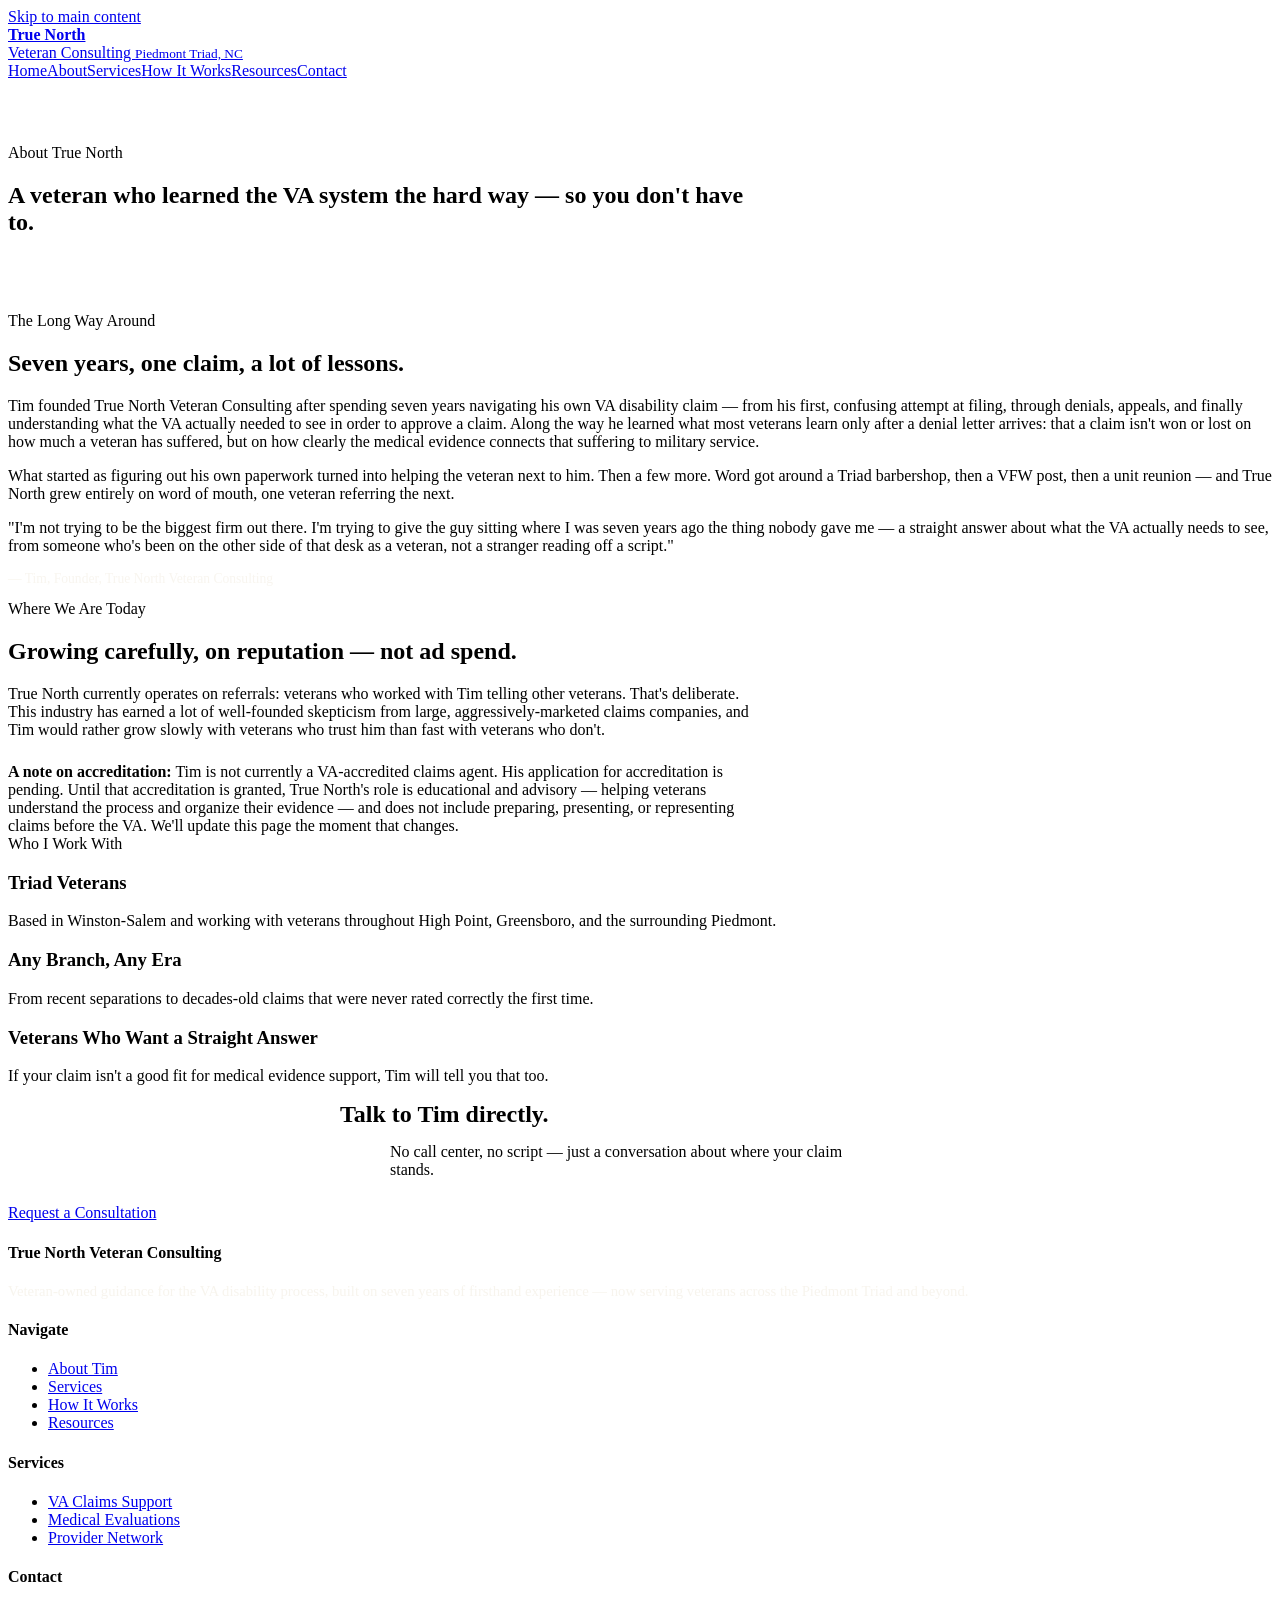
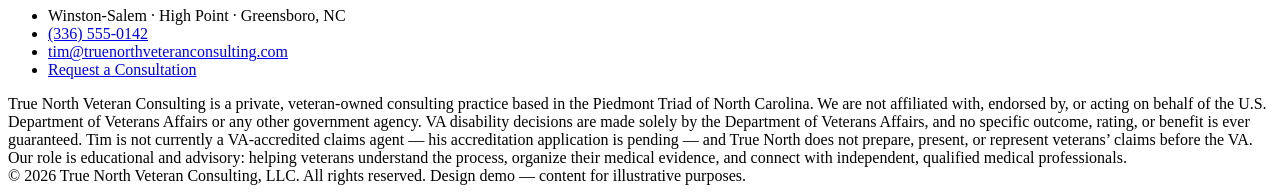
==== about.html @ 5f4c5e55 "Add files via upload" ====
<!DOCTYPE html>
<html lang="en">
<head>
  <meta charset="UTF-8">
  <meta name="viewport" content="width=device-width, initial-scale=1.0">
  <title>About Tim | True North Veteran Consulting, Piedmont Triad NC</title>
  <meta name="description" content="Meet Tim, founder of True North Veteran Consulting — a Piedmont Triad veteran who spent seven years navigating his own VA disability claim before founding a practice to help other veterans do the same.">
  <link rel="canonical" href="https://truenorthveteranconsulting.com/about.html">
  <meta property="og:title" content="About Tim | True North Veteran Consulting, Piedmont Triad NC">
  <meta property="og:description" content="Meet Tim, founder of True North Veteran Consulting — a Piedmont Triad veteran who spent seven years navigating his own VA disability claim before founding a practice to help other veterans do the same.">
  <meta property="og:type" content="website">
  <meta property="og:url" content="https://truenorthveteranconsulting.com/about.html">
  <meta name="twitter:card" content="summary">
  <meta name="robots" content="index, follow">
  <link rel="preconnect" href="https://fonts.googleapis.com">
  <link rel="preconnect" href="https://fonts.gstatic.com" crossorigin>
  <link href="https://fonts.googleapis.com/css2?family=Black+Ops+One&family=Oswald:wght@400;500;600;700&family=Public+Sans:wght@400;500;600;700&display=swap" rel="stylesheet">
  <link rel="stylesheet" href="css/style.css">
  <link rel="icon" href="assets/favicon.svg" type="image/svg+xml">
  
</head>
<body>
<a href="#main" class="skip-link">Skip to main content</a>
<header class="site-header">
  <div class="wrap">
    <a href="index.html" class="logo">
      <span class="mark" aria-hidden="true"></span>
      <span>
        <strong>True North</strong><br>Veteran Consulting
        <small>Piedmont Triad, NC</small>
      </span>
    </a>
    <nav class="main-nav" aria-label="Primary">
      <a href="index.html">Home</a><a href="about.html" aria-current="page">About</a><a href="services.html">Services</a><a href="how-it-works.html">How It Works</a><a href="resources.html">Resources</a><a href="contact.html" class="nav-cta">Contact</a>
    </nav>
  </div>
</header>
<main id="main">
<section class="section section--dark" style="padding:64px 0 56px;">
  <div class="wrap">
    <span class="eyebrow">About True North</span>
    <h1 style="max-width:760px;">A veteran who learned the VA system the hard way &mdash; so you don't have to.</h1>
  </div>
</section>

<div class="divider" role="presentation"></div>

<section class="section">
  <div class="wrap two-col">
    <div>
      <span class="eyebrow">The Long Way Around</span>
      <h2>Seven years, one claim, a lot of lessons.</h2>
      <p>Tim founded True North Veteran Consulting after spending seven years navigating his own VA
      disability claim &mdash; from his first, confusing attempt at filing, through denials, appeals, and
      finally understanding what the VA actually needed to see in order to approve a claim. Along the way he
      learned what most veterans learn only after a denial letter arrives: that a claim isn't won or lost on
      how much a veteran has suffered, but on how clearly the medical evidence connects that suffering to
      military service.</p>
      <p>What started as figuring out his own paperwork turned into helping the veteran next to him. Then a
      few more. Word got around a Triad barbershop, then a VFW post, then a unit reunion &mdash; and True
      North grew entirely on word of mouth, one veteran referring the next.</p>
    </div>
    <div class="patch" style="justify-self:center;" aria-hidden="true"></div>
  </div>
</section>

<section class="section section--field">
  <div class="wrap">
    <div class="briefing">
      <p>"I'm not trying to be the biggest firm out there. I'm trying to give the guy sitting where I was
      seven years ago the thing nobody gave me &mdash; a straight answer about what the VA actually needs
      to see, from someone who's been on the other side of that desk as a veteran, not a stranger reading
      off a script."</p>
      <p style="margin-top:14px;font-size:0.85rem;color:rgba(244,240,230,0.65);">&mdash; Tim, Founder, True North Veteran Consulting</p>
    </div>
  </div>
</section>

<section class="section">
  <div class="wrap">
    <span class="eyebrow">Where We Are Today</span>
    <h2>Growing carefully, on reputation &mdash; not ad spend.</h2>
    <p style="max-width:760px;">True North currently operates on referrals: veterans who worked with Tim
    telling other veterans. That's deliberate. This industry has earned a lot of well-founded skepticism from
    large, aggressively-marketed claims companies, and Tim would rather grow slowly with veterans who trust
    him than fast with veterans who don't.</p>
    <div class="disclaimer" style="max-width:760px;margin-top:24px;">
      <strong>A note on accreditation:</strong> Tim is not currently a VA-accredited claims agent. His
      application for accreditation is pending. Until that accreditation is granted, True North's role is
      educational and advisory &mdash; helping veterans understand the process and organize their evidence
      &mdash; and does not include preparing, presenting, or representing claims before the VA. We'll update
      this page the moment that changes.
    </div>
  </div>
</section>

<section class="section section--field">
  <div class="wrap">
    <span class="eyebrow">Who I Work With</span>
    <div class="grid grid--3 mt-lg">
      <div class="card">
        <h3>Triad Veterans</h3>
        <p>Based in Winston-Salem and working with veterans throughout High Point, Greensboro, and the
        surrounding Piedmont.</p>
      </div>
      <div class="card card--brown">
        <h3>Any Branch, Any Era</h3>
        <p>From recent separations to decades-old claims that were never rated correctly the first time.</p>
      </div>
      <div class="card card--tan">
        <h3>Veterans Who Want a Straight Answer</h3>
        <p>If your claim isn't a good fit for medical evidence support, Tim will tell you that too.</p>
      </div>
    </div>
  </div>
</section>

<section class="section section--dark">
  <div class="wrap center">
    <h2 style="max-width:600px;margin:0 auto 0.6em;">Talk to Tim directly.</h2>
    <p style="max-width:500px;margin:0 auto 1.6em;">No call center, no script &mdash; just a conversation about where your claim stands.</p>
    <a href="contact.html" class="btn btn--brass">Request a Consultation</a>
  </div>
</section>
</main><footer class="site-footer">
  <div class="wrap">
    <div class="footer-grid">
      <div>
        <h4>True North Veteran Consulting</h4>
        <p style="margin-top:12px;font-size:0.92rem;color:rgba(244,240,230,0.72);">
          Veteran-owned guidance for the VA disability process, built on seven years of firsthand
          experience &mdash; now serving veterans across the Piedmont Triad and beyond.
        </p>
      </div>
      <div>
        <h4>Navigate</h4>
        <ul>
          <li><a href="about.html">About Tim</a></li>
          <li><a href="services.html">Services</a></li>
          <li><a href="how-it-works.html">How It Works</a></li>
          <li><a href="resources.html">Resources</a></li>
        </ul>
      </div>
      <div>
        <h4>Services</h4>
        <ul>
          <li><a href="services.html#claims-support">VA Claims Support</a></li>
          <li><a href="services.html#medical-evaluations">Medical Evaluations</a></li>
          <li><a href="services.html#provider-network">Provider Network</a></li>
        </ul>
      </div>
      <div>
        <h4>Contact</h4>
        <ul>
          <li>Winston-Salem &middot; High Point &middot; Greensboro, NC</li>
          <li><a href="tel:+13365550142">(336) 555-0142</a></li>
          <li><a href="mailto:tim@truenorthveteranconsulting.com">tim@truenorthveteranconsulting.com</a></li>
          <li><a href="contact.html">Request a Consultation</a></li>
        </ul>
      </div>
    </div>
    <div class="footer-disclaimer">True North Veteran Consulting is a private, veteran-owned consulting practice based in the Piedmont Triad of North Carolina. We are not affiliated with, endorsed by, or acting on behalf of the U.S. Department of Veterans Affairs or any other government agency. VA disability decisions are made solely by the Department of Veterans Affairs, and no specific outcome, rating, or benefit is ever guaranteed. Tim is not currently a VA-accredited claims agent &mdash; his accreditation application is pending &mdash; and True North does not prepare, present, or represent veterans&rsquo; claims before the VA. Our role is educational and advisory: helping veterans understand the process, organize their medical evidence, and connect with independent, qualified medical professionals.</div>
    <div class="footer-bottom">
      <span>&copy; 2026 True North Veteran Consulting, LLC. All rights reserved.</span>
      <span>Design demo &mdash; content for illustrative purposes.</span>
    </div>
  </div>
</footer>
</body>
</html>
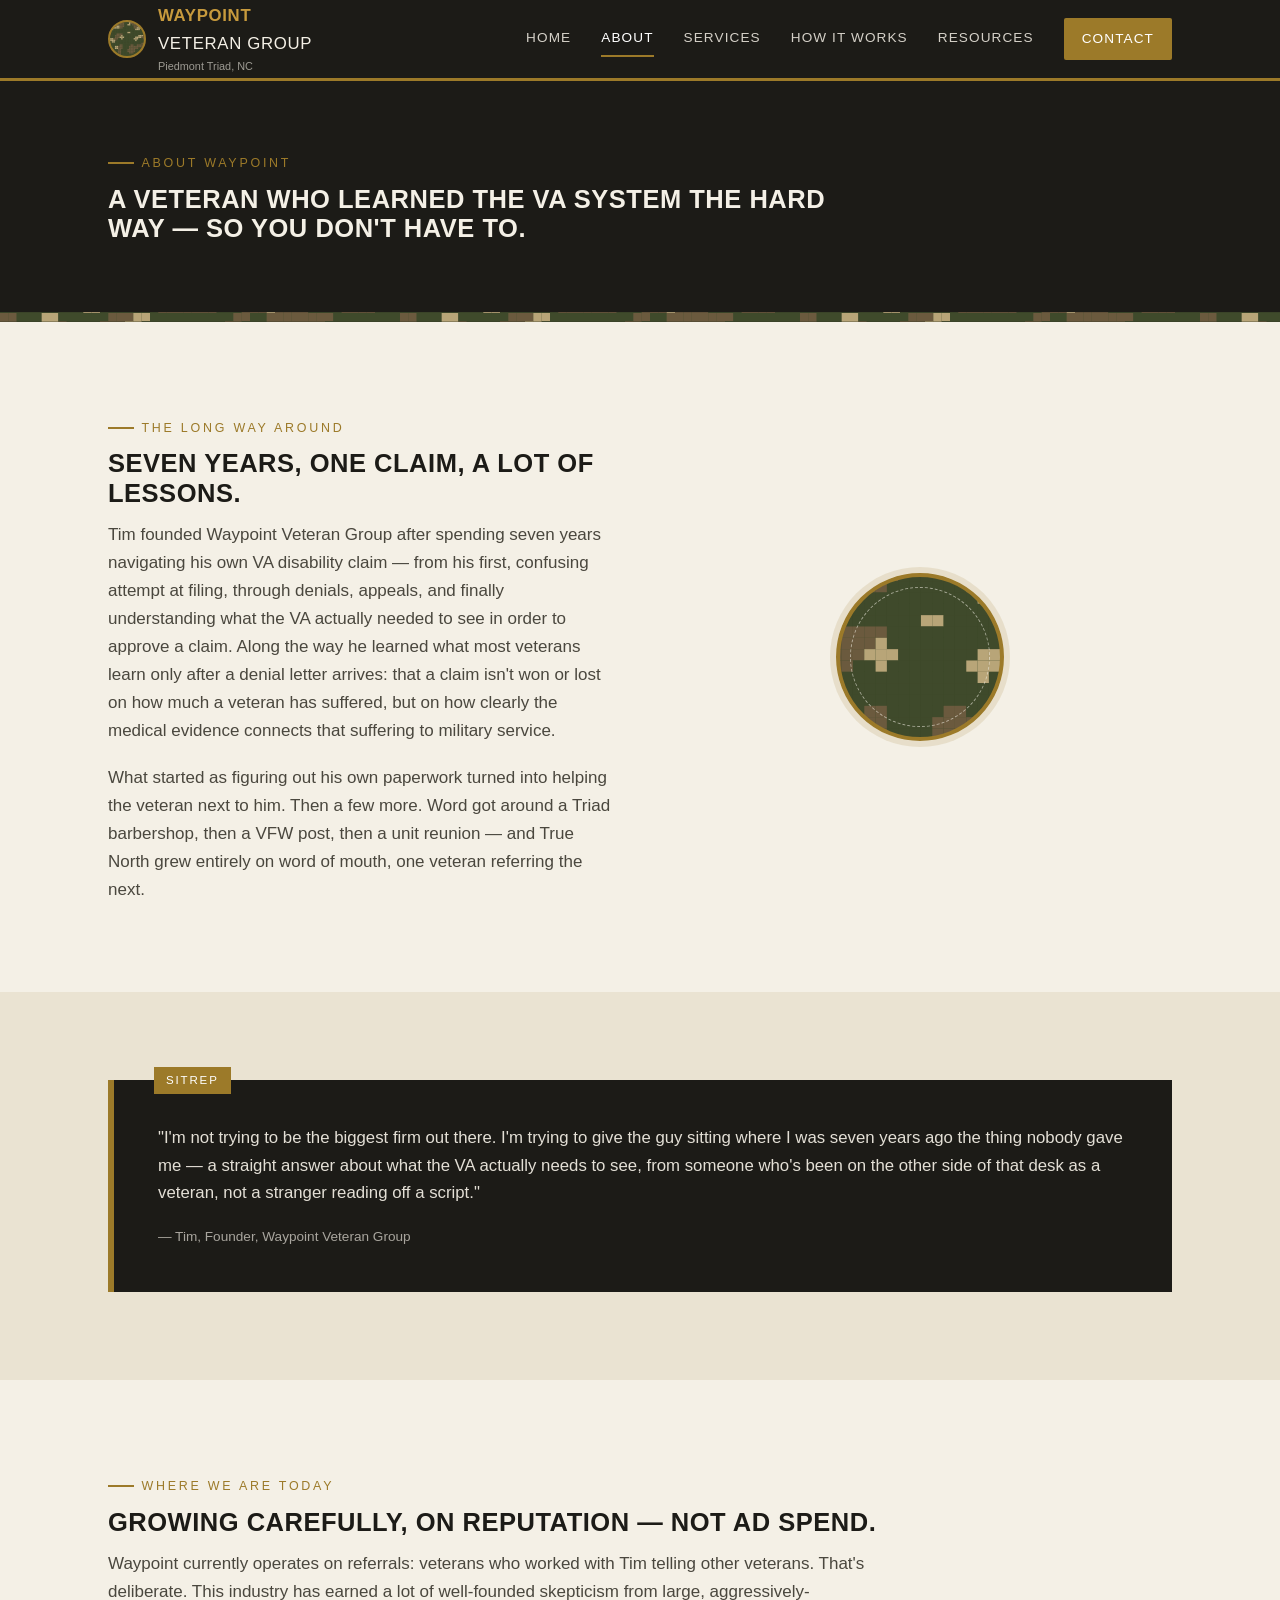
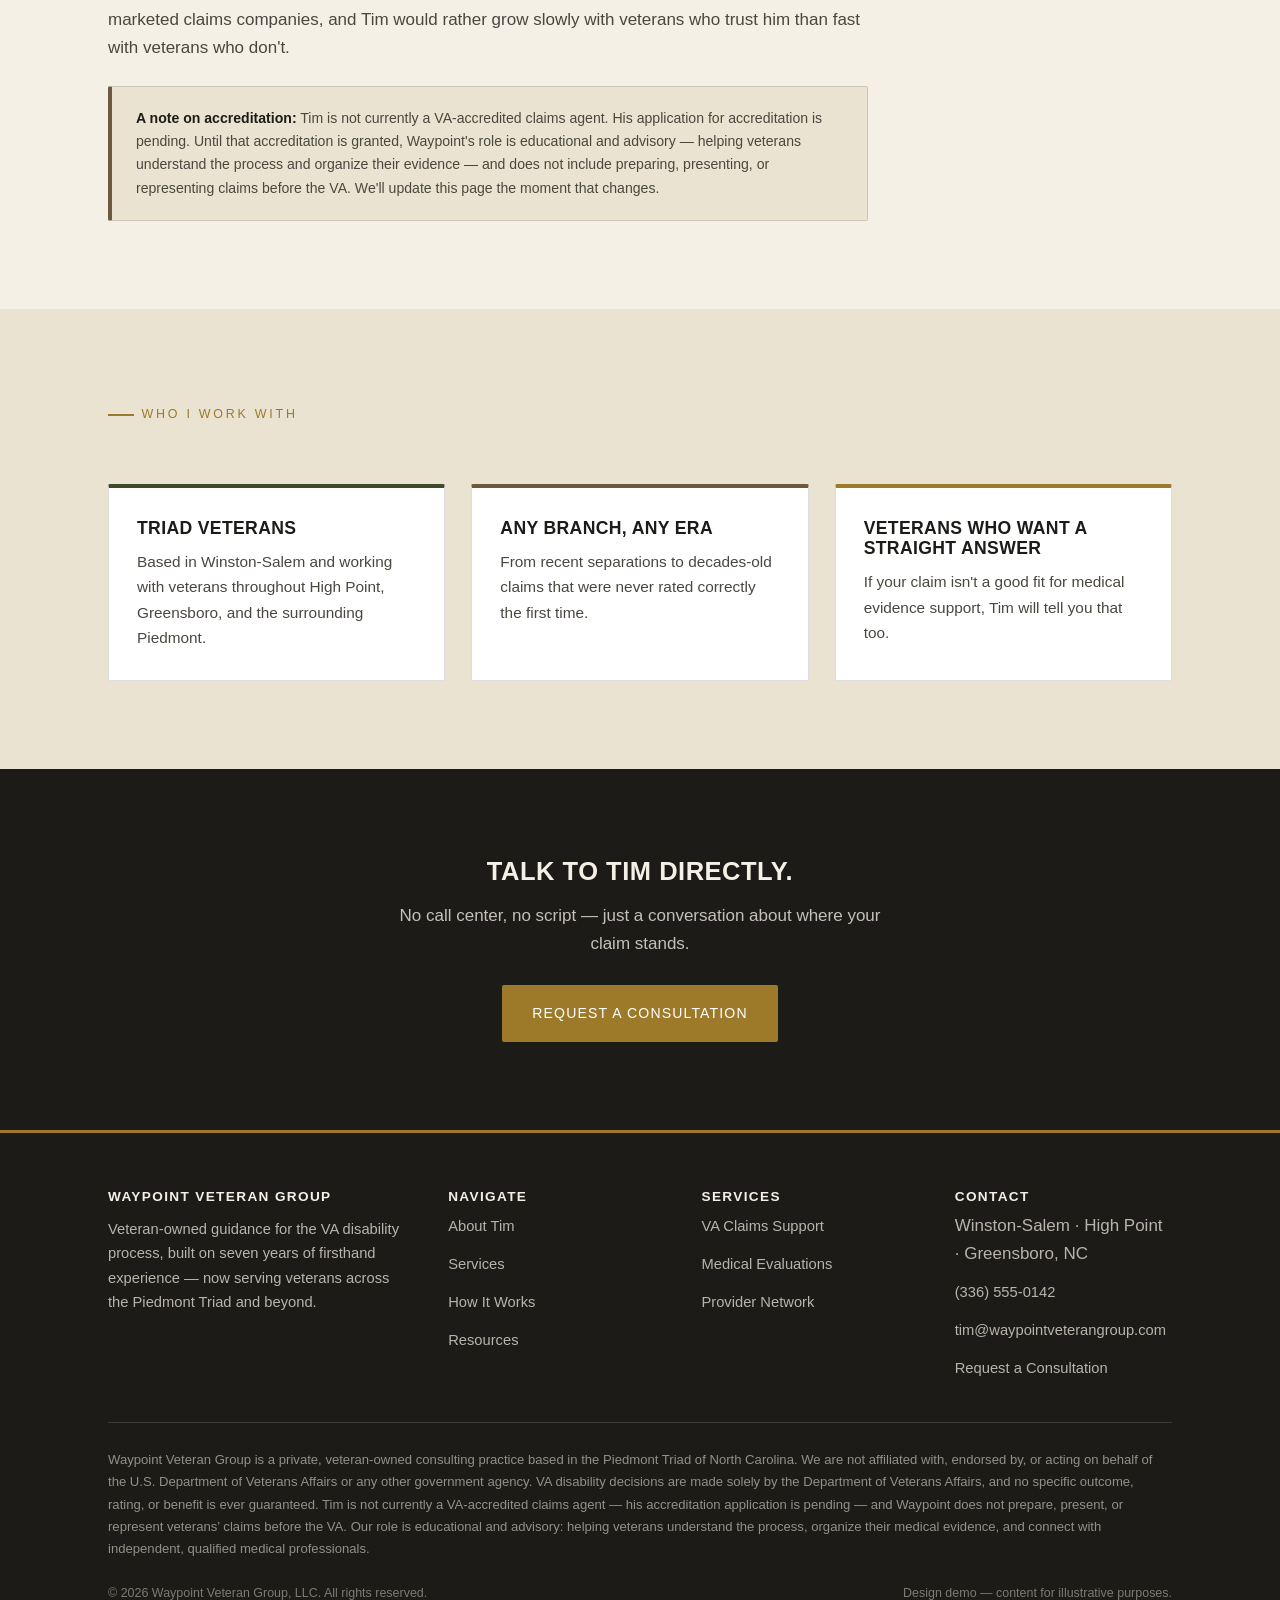
==== commit 13a7eded: "Update branding from True North to Waypoint" ====
--- a/about.html
+++ b/about.html
@@ -3,13 +3,13 @@
 <head>
   <meta charset="UTF-8">
   <meta name="viewport" content="width=device-width, initial-scale=1.0">
-  <title>About Tim | True North Veteran Consulting, Piedmont Triad NC</title>
-  <meta name="description" content="Meet Tim, founder of True North Veteran Consulting — a Piedmont Triad veteran who spent seven years navigating his own VA disability claim before founding a practice to help other veterans do the same.">
-  <link rel="canonical" href="https://truenorthveteranconsulting.com/about.html">
-  <meta property="og:title" content="About Tim | True North Veteran Consulting, Piedmont Triad NC">
-  <meta property="og:description" content="Meet Tim, founder of True North Veteran Consulting — a Piedmont Triad veteran who spent seven years navigating his own VA disability claim before founding a practice to help other veterans do the same.">
+  <title>About Tim | Waypoint Veteran Group, Piedmont Triad NC</title>
+  <meta name="description" content="Meet Tim, founder of Waypoint Veteran Group — a Piedmont Triad veteran who spent seven years navigating his own VA disability claim before founding a practice to help other veterans do the same.">
+  <link rel="canonical" href="https://waypointveterangroup.com/about.html">
+  <meta property="og:title" content="About Tim | Waypoint Veteran Group, Piedmont Triad NC">
+  <meta property="og:description" content="Meet Tim, founder of Waypoint Veteran Group — a Piedmont Triad veteran who spent seven years navigating his own VA disability claim before founding a practice to help other veterans do the same.">
   <meta property="og:type" content="website">
-  <meta property="og:url" content="https://truenorthveteranconsulting.com/about.html">
+  <meta property="og:url" content="https://waypointveterangroup.com/about.html">
   <meta name="twitter:card" content="summary">
   <meta name="robots" content="index, follow">
   <link rel="preconnect" href="https://fonts.googleapis.com">
@@ -26,7 +26,7 @@
     <a href="index.html" class="logo">
       <span class="mark" aria-hidden="true"></span>
       <span>
-        <strong>True North</strong><br>Veteran Consulting
+        <strong>Waypoint</strong><br>Veteran Group
         <small>Piedmont Triad, NC</small>
       </span>
     </a>
@@ -38,7 +38,7 @@
 <main id="main">
 <section class="section section--dark" style="padding:64px 0 56px;">
   <div class="wrap">
-    <span class="eyebrow">About True North</span>
+    <span class="eyebrow">About Waypoint</span>
     <h1 style="max-width:760px;">A veteran who learned the VA system the hard way &mdash; so you don't have to.</h1>
   </div>
 </section>
@@ -50,7 +50,7 @@
     <div>
       <span class="eyebrow">The Long Way Around</span>
       <h2>Seven years, one claim, a lot of lessons.</h2>
-      <p>Tim founded True North Veteran Consulting after spending seven years navigating his own VA
+      <p>Tim founded Waypoint Veteran Group after spending seven years navigating his own VA
       disability claim &mdash; from his first, confusing attempt at filing, through denials, appeals, and
       finally understanding what the VA actually needed to see in order to approve a claim. Along the way he
       learned what most veterans learn only after a denial letter arrives: that a claim isn't won or lost on
@@ -71,7 +71,7 @@
       seven years ago the thing nobody gave me &mdash; a straight answer about what the VA actually needs
       to see, from someone who's been on the other side of that desk as a veteran, not a stranger reading
       off a script."</p>
-      <p style="margin-top:14px;font-size:0.85rem;color:rgba(244,240,230,0.65);">&mdash; Tim, Founder, True North Veteran Consulting</p>
+      <p style="margin-top:14px;font-size:0.85rem;color:rgba(244,240,230,0.65);">&mdash; Tim, Founder, Waypoint Veteran Group</p>
     </div>
   </div>
 </section>
@@ -80,13 +80,13 @@
   <div class="wrap">
     <span class="eyebrow">Where We Are Today</span>
     <h2>Growing carefully, on reputation &mdash; not ad spend.</h2>
-    <p style="max-width:760px;">True North currently operates on referrals: veterans who worked with Tim
+    <p style="max-width:760px;">Waypoint currently operates on referrals: veterans who worked with Tim
     telling other veterans. That's deliberate. This industry has earned a lot of well-founded skepticism from
     large, aggressively-marketed claims companies, and Tim would rather grow slowly with veterans who trust
     him than fast with veterans who don't.</p>
     <div class="disclaimer" style="max-width:760px;margin-top:24px;">
       <strong>A note on accreditation:</strong> Tim is not currently a VA-accredited claims agent. His
-      application for accreditation is pending. Until that accreditation is granted, True North's role is
+      application for accreditation is pending. Until that accreditation is granted, Waypoint's role is
       educational and advisory &mdash; helping veterans understand the process and organize their evidence
       &mdash; and does not include preparing, presenting, or representing claims before the VA. We'll update
       this page the moment that changes.
@@ -126,7 +126,7 @@
   <div class="wrap">
     <div class="footer-grid">
       <div>
-        <h4>True North Veteran Consulting</h4>
+        <h4>Waypoint Veteran Group</h4>
         <p style="margin-top:12px;font-size:0.92rem;color:rgba(244,240,230,0.72);">
           Veteran-owned guidance for the VA disability process, built on seven years of firsthand
           experience &mdash; now serving veterans across the Piedmont Triad and beyond.
@@ -154,17 +154,18 @@
         <ul>
           <li>Winston-Salem &middot; High Point &middot; Greensboro, NC</li>
           <li><a href="tel:+13365550142">(336) 555-0142</a></li>
-          <li><a href="mailto:tim@truenorthveteranconsulting.com">tim@truenorthveteranconsulting.com</a></li>
+          <li><a href="mailto:tim@waypointveterangroup.com">tim@waypointveterangroup.com</a></li>
           <li><a href="contact.html">Request a Consultation</a></li>
         </ul>
       </div>
     </div>
-    <div class="footer-disclaimer">True North Veteran Consulting is a private, veteran-owned consulting practice based in the Piedmont Triad of North Carolina. We are not affiliated with, endorsed by, or acting on behalf of the U.S. Department of Veterans Affairs or any other government agency. VA disability decisions are made solely by the Department of Veterans Affairs, and no specific outcome, rating, or benefit is ever guaranteed. Tim is not currently a VA-accredited claims agent &mdash; his accreditation application is pending &mdash; and True North does not prepare, present, or represent veterans&rsquo; claims before the VA. Our role is educational and advisory: helping veterans understand the process, organize their medical evidence, and connect with independent, qualified medical professionals.</div>
+    <div class="footer-disclaimer">Waypoint Veteran Group is a private, veteran-owned consulting practice based in the Piedmont Triad of North Carolina. We are not affiliated with, endorsed by, or acting on behalf of the U.S. Department of Veterans Affairs or any other government agency. VA disability decisions are made solely by the Department of Veterans Affairs, and no specific outcome, rating, or benefit is ever guaranteed. Tim is not currently a VA-accredited claims agent &mdash; his accreditation application is pending &mdash; and Waypoint does not prepare, present, or represent veterans&rsquo; claims before the VA. Our role is educational and advisory: helping veterans understand the process, organize their medical evidence, and connect with independent, qualified medical professionals.</div>
     <div class="footer-bottom">
-      <span>&copy; 2026 True North Veteran Consulting, LLC. All rights reserved.</span>
+      <span>&copy; 2026 Waypoint Veteran Group, LLC. All rights reserved.</span>
       <span>Design demo &mdash; content for illustrative purposes.</span>
     </div>
   </div>
 </footer>
+
 </body>
 </html>
--- a/css/style.css
+++ b/css/style.css
@@ -0,0 +1,454 @@
+/* ============================================================
+   TRUE NORTH VETERAN CONSULTING — design tokens
+   Palette:  --camo-green  #3F4A2B  (field green, primary dark)
+             --camo-brown  #6B5A3E  (coyote brown)
+             --camo-tan    #B8A578  (tan / khaki, light accents)
+             --camo-black  #1C1B17  (near-black, base + text)
+             --brass       #9C7A29  (dog-tag brass, CTA accent only)
+             --paper       #F4F0E6  (field-manual paper, body bg)
+             --ink         #211F1A  (body copy)
+   Type:     Display  — 'Black Ops One' (stencil, used sparingly)
+             Label    — 'Oswald' (condensed caps, nav/eyebrows/subheads)
+             Body     — 'Public Sans' (readable utility face)
+   ============================================================ */
+
+:root {
+  --camo-green: #3F4A2B;
+  --camo-green-dark: #2C3420;
+  --camo-brown: #6B5A3E;
+  --camo-tan: #B8A578;
+  --camo-black: #1C1B17;
+  --brass: #9C7A29;
+  --brass-light: #C79A3D;
+  --paper: #F4F0E6;
+  --paper-dim: #EAE3D2;
+  --ink: #211F1A;
+  --ink-soft: #4A473E;
+  --line: rgba(28, 27, 23, 0.14);
+  --max: 1120px;
+  --radius: 2px;
+}
+
+* { box-sizing: border-box; }
+html { scroll-behavior: smooth; }
+
+body {
+  margin: 0;
+  background: var(--paper);
+  color: var(--ink);
+  font-family: 'Public Sans', -apple-system, BlinkMacSystemFont, 'Segoe UI', sans-serif;
+  font-size: 17px;
+  line-height: 1.65;
+  -webkit-font-smoothing: antialiased;
+}
+
+img { max-width: 100%; display: block; }
+
+a { color: inherit; }
+
+h1, h2, h3, h4 {
+  font-family: 'Oswald', sans-serif;
+  text-transform: uppercase;
+  letter-spacing: 0.02em;
+  color: var(--camo-black);
+  line-height: 1.15;
+  margin: 0 0 0.5em;
+}
+
+.display {
+  font-family: 'Black Ops One', 'Oswald', sans-serif;
+  text-transform: none;
+  letter-spacing: 0;
+}
+
+.eyebrow {
+  font-family: 'Oswald', sans-serif;
+  text-transform: uppercase;
+  letter-spacing: 0.22em;
+  font-size: 0.78rem;
+  font-weight: 500;
+  color: var(--brass);
+  display: inline-flex;
+  align-items: center;
+  gap: 0.6em;
+  margin-bottom: 0.9em;
+}
+.eyebrow::before {
+  content: "";
+  width: 26px;
+  height: 2px;
+  background: var(--brass);
+  display: inline-block;
+}
+
+p { margin: 0 0 1.1em; color: var(--ink-soft); }
+p:last-child { margin-bottom: 0; }
+
+.wrap { max-width: var(--max); margin: 0 auto; padding: 0 28px; }
+.section { padding: 88px 0; }
+.section--tight { padding: 56px 0; }
+.section--dark { background: var(--camo-black); color: var(--paper); }
+.section--dark h1, .section--dark h2, .section--dark h3 { color: var(--paper); }
+.section--dark p { color: rgba(244, 240, 230, 0.78); }
+.section--field { background: var(--paper-dim); }
+
+/* ---------- skip link / focus ---------- */
+.skip-link {
+  position: absolute; left: -999px; top: auto;
+  background: var(--brass); color: #fff; padding: 10px 16px; z-index: 999;
+}
+.skip-link:focus { left: 12px; top: 12px; }
+a:focus-visible, button:focus-visible, input:focus-visible, textarea:focus-visible, select:focus-visible {
+  outline: 3px solid var(--brass-light);
+  outline-offset: 2px;
+}
+
+/* ---------- header / nav ---------- */
+.site-header {
+  background: var(--camo-black);
+  border-bottom: 3px solid var(--brass);
+  position: sticky; top: 0; z-index: 100;
+}
+.site-header .wrap {
+  display: flex; align-items: center; justify-content: space-between;
+  height: 78px;
+}
+.logo {
+  display: flex; align-items: center; gap: 12px;
+  font-family: 'Oswald', sans-serif;
+  color: var(--paper);
+  text-decoration: none;
+  font-size: 1.05rem;
+  letter-spacing: 0.04em;
+  text-transform: uppercase;
+}
+.logo .mark {
+  width: 38px; height: 38px;
+  border: 2px solid var(--brass);
+  border-radius: 50%;
+  background-image: url('../assets/camo-pattern.svg');
+  background-size: 220% 220%;
+  background-position: 30% 60%;
+  flex: none;
+}
+.logo .mark--sub { background-position: 60% 20%; }
+.logo strong { color: var(--brass-light); font-weight: 600; }
+.logo small { display: block; font-family: 'Public Sans', sans-serif; text-transform: none; letter-spacing: 0; font-size: 0.68rem; color: rgba(244,240,230,0.6); }
+
+nav.main-nav { display: flex; align-items: center; gap: 30px; }
+nav.main-nav a {
+  color: rgba(244, 240, 230, 0.85);
+  text-decoration: none;
+  font-family: 'Oswald', sans-serif;
+  text-transform: uppercase;
+  font-size: 0.85rem;
+  letter-spacing: 0.08em;
+  padding: 6px 0;
+  border-bottom: 2px solid transparent;
+}
+nav.main-nav a:hover, nav.main-nav a[aria-current="page"] { border-bottom-color: var(--brass); color: #fff; }
+.nav-cta {
+  background: var(--brass);
+  color: #fff !important;
+  padding: 10px 18px !important;
+  border-radius: var(--radius);
+  border-bottom: none !important;
+}
+.nav-cta:hover { background: var(--brass-light); }
+.nav-toggle { display: none; }
+
+/* ---------- buttons ---------- */
+.btn {
+  display: inline-flex; align-items: center; gap: 10px;
+  font-family: 'Oswald', sans-serif;
+  text-transform: uppercase;
+  letter-spacing: 0.08em;
+  font-size: 0.88rem;
+  padding: 15px 28px;
+  border-radius: var(--radius);
+  text-decoration: none;
+  border: 2px solid transparent;
+  cursor: pointer;
+}
+.btn--brass { background: var(--brass); color: #fff; }
+.btn--brass:hover { background: var(--brass-light); }
+.btn--outline { border-color: var(--paper); color: var(--paper); background: transparent; }
+.btn--outline:hover { background: rgba(244,240,230,0.1); }
+.btn--outline-dark { border-color: var(--camo-black); color: var(--camo-black); background: transparent; }
+.btn--outline-dark:hover { background: rgba(28,27,23,0.06); }
+
+/* ---------- hero ---------- */
+.hero {
+  position: relative;
+  color: var(--paper);
+  background-color: var(--camo-green-dark);
+  overflow: hidden;
+}
+.hero::before {
+  content: "";
+  position: absolute; inset: 0;
+  z-index: 0;
+  background-image: url('../assets/camo-pattern.svg');
+  background-size: 900px 900px;
+  opacity: 0.85;
+}
+.hero::after {
+  content: "";
+  position: absolute; inset: 0;
+  z-index: 1;
+  background: linear-gradient(100deg, rgba(20,19,16,0.97) 0%, rgba(20,19,16,0.94) 48%, rgba(20,19,16,0.78) 68%, rgba(20,19,16,0.35) 100%);
+}
+.hero .wrap { position: relative; z-index: 2; padding: 110px 28px 96px; }
+.hero-inner { max-width: 700px; }
+.hero h1 {
+  color: #fff;
+  font-size: clamp(2.1rem, 4.6vw, 3.4rem);
+  margin-bottom: 0.4em;
+  text-shadow: 0 2px 18px rgba(0,0,0,0.55);
+}
+.hero .lede {
+  color: rgba(244,240,230,0.92);
+  font-size: 1.15rem;
+  max-width: 560px;
+  margin-bottom: 2em;
+  text-shadow: 0 1px 10px rgba(0,0,0,0.45);
+}
+.hero-actions { display: flex; gap: 16px; flex-wrap: wrap; margin-bottom: 3em; }
+
+.trust-row {
+  display: flex; flex-wrap: wrap; gap: 14px;
+}
+.trust-badge {
+  display: flex; align-items: center; gap: 10px;
+  background: rgba(28,27,23,0.55);
+  border: 1px solid rgba(184,165,120,0.4);
+  padding: 10px 16px;
+  font-family: 'Oswald', sans-serif;
+  font-size: 0.78rem;
+  letter-spacing: 0.05em;
+  text-transform: uppercase;
+  color: var(--camo-tan);
+}
+.trust-badge .dot { width: 7px; height: 7px; background: var(--brass-light); border-radius: 50%; flex: none; }
+
+/* ---------- patch badge (signature element) ---------- */
+.patch {
+  width: 168px; height: 168px;
+  border-radius: 50%;
+  border: 4px solid var(--brass);
+  background-image: url('../assets/camo-pattern.svg');
+  background-size: 340% 340%;
+  background-position: 35% 55%;
+  position: relative;
+  flex: none;
+  box-shadow: 0 0 0 6px rgba(156,122,41,0.15);
+}
+.patch::after {
+  content: "";
+  position: absolute; inset: 10px;
+  border-radius: 50%;
+  border: 1px dashed rgba(244,240,230,0.55);
+}
+.patch-tab {
+  display: inline-block;
+  margin-top: 14px;
+  background: var(--camo-black);
+  color: var(--brass-light);
+  font-family: 'Oswald', sans-serif;
+  text-transform: uppercase;
+  font-size: 0.72rem;
+  letter-spacing: 0.1em;
+  padding: 6px 12px;
+}
+
+/* ---------- cards / grids ---------- */
+.grid { display: grid; gap: 26px; }
+.grid--3 { grid-template-columns: repeat(3, 1fr); }
+.grid--2 { grid-template-columns: repeat(2, 1fr); }
+
+.card {
+  background: #fff;
+  border: 1px solid var(--line);
+  border-top: 4px solid var(--camo-green);
+  padding: 30px 28px;
+  border-radius: var(--radius);
+}
+.card h3 { font-size: 1.1rem; margin-bottom: 0.6em; }
+.card p { font-size: 0.96rem; }
+.card--brown { border-top-color: var(--camo-brown); }
+.card--tan { border-top-color: var(--brass); }
+
+/* ---------- process steps (legitimate sequence) ---------- */
+.steps { counter-reset: step; display: grid; gap: 0; }
+.step {
+  display: grid;
+  grid-template-columns: 90px 1fr;
+  gap: 24px;
+  padding: 34px 0;
+  border-bottom: 1px solid var(--line);
+  align-items: start;
+}
+.step:last-child { border-bottom: none; }
+.step-num {
+  font-family: 'Black Ops One', sans-serif;
+  font-size: 2.4rem;
+  color: var(--camo-tan);
+  line-height: 1;
+}
+.step h3 { margin-bottom: 0.35em; }
+
+/* ---------- quote / briefing block ---------- */
+.briefing {
+  background: var(--camo-black);
+  color: var(--paper);
+  padding: 44px;
+  border-left: 6px solid var(--brass);
+  position: relative;
+}
+.briefing::before {
+  content: "SITREP";
+  position: absolute; top: -13px; left: 40px;
+  background: var(--brass);
+  color: #fff;
+  font-family: 'Oswald', sans-serif;
+  font-size: 0.72rem;
+  letter-spacing: 0.16em;
+  padding: 4px 12px;
+}
+.briefing p { color: rgba(244,240,230,0.92); font-size: 1.05rem; }
+
+/* ---------- disclaimer strip ---------- */
+.disclaimer {
+  background: var(--paper-dim);
+  border: 1px solid var(--line);
+  border-left: 4px solid var(--camo-brown);
+  padding: 20px 24px;
+  font-size: 0.88rem;
+  color: var(--ink-soft);
+  border-radius: var(--radius);
+}
+.disclaimer strong { color: var(--camo-black); }
+
+/* ---------- tables ---------- */
+table { width: 100%; border-collapse: collapse; margin: 1.5em 0; }
+th, td { text-align: left; padding: 12px 14px; border-bottom: 1px solid var(--line); font-size: 0.94rem; }
+th { font-family: 'Oswald', sans-serif; text-transform: uppercase; font-size: 0.76rem; letter-spacing: 0.06em; color: var(--camo-brown); }
+
+/* ---------- forms ---------- */
+.form-grid { display: grid; gap: 20px; grid-template-columns: 1fr 1fr; }
+.form-grid .full { grid-column: 1 / -1; }
+label {
+  display: block;
+  font-family: 'Oswald', sans-serif;
+  text-transform: uppercase;
+  font-size: 0.76rem;
+  letter-spacing: 0.06em;
+  margin-bottom: 6px;
+  color: var(--camo-black);
+}
+input, select, textarea {
+  width: 100%;
+  padding: 12px 14px;
+  border: 1px solid var(--line);
+  background: #fff;
+  font-family: 'Public Sans', sans-serif;
+  font-size: 0.96rem;
+  border-radius: var(--radius);
+}
+textarea { resize: vertical; min-height: 120px; }
+.field-hint { font-size: 0.8rem; color: var(--ink-soft); margin-top: 4px; }
+
+/* ---------- footer ---------- */
+.site-footer {
+  background: var(--camo-black);
+  color: rgba(244,240,230,0.72);
+  padding: 56px 0 28px;
+  border-top: 3px solid var(--brass);
+}
+.site-footer h4 { color: var(--paper); font-size: 0.85rem; letter-spacing: 0.1em; }
+.site-footer a { color: rgba(244,240,230,0.72); text-decoration: none; font-size: 0.92rem; }
+.site-footer a:hover { color: var(--brass-light); }
+.footer-grid { display: grid; grid-template-columns: 1.4fr 1fr 1fr 1fr; gap: 36px; margin-bottom: 40px; }
+.footer-grid ul { list-style: none; padding: 0; margin: 0; display: grid; gap: 10px; }
+.footer-disclaimer {
+  border-top: 1px solid rgba(244,240,230,0.15);
+  padding-top: 26px;
+  font-size: 0.82rem;
+  color: rgba(244,240,230,0.55);
+  line-height: 1.7;
+}
+.footer-bottom {
+  display: flex; justify-content: space-between; flex-wrap: wrap; gap: 10px;
+  margin-top: 22px; font-size: 0.78rem; color: rgba(244,240,230,0.45);
+}
+
+/* ---------- misc utility ---------- */
+.tag {
+  display: inline-block;
+  font-family: 'Oswald', sans-serif;
+  text-transform: uppercase;
+  font-size: 0.7rem;
+  letter-spacing: 0.08em;
+  background: var(--camo-tan);
+  color: var(--camo-black);
+  padding: 4px 10px;
+  margin: 0 8px 8px 0;
+  border-radius: var(--radius);
+}
+.divider {
+  height: 10px;
+  background-image: url('../assets/camo-pattern.svg');
+  background-size: 400px 400px;
+  border-top: 1px solid var(--line);
+  border-bottom: 1px solid var(--line);
+}
+.center { text-align: center; }
+.mt-lg { margin-top: 48px; }
+.two-col { display: grid; grid-template-columns: 1fr 1fr; gap: 56px; align-items: center; }
+.article-card {
+  border: 1px solid var(--line);
+  border-radius: var(--radius);
+  overflow: hidden;
+  background: #fff;
+}
+.article-card .art-band { height: 8px; background-image: url('../assets/camo-pattern.svg'); background-size: 300px 300px; }
+.article-card .art-body { padding: 26px; }
+.article-card h3 { font-size: 1.05rem; }
+.article-card a.read-more { font-family: 'Oswald', sans-serif; text-transform: uppercase; font-size: 0.78rem; letter-spacing: 0.08em; color: var(--brass); text-decoration: none; }
+
+/* ---------- responsive ---------- */
+@media (max-width: 880px) {
+  .grid--3 { grid-template-columns: 1fr; }
+  .grid--2 { grid-template-columns: 1fr; }
+  .two-col { grid-template-columns: 1fr; gap: 32px; }
+  .footer-grid { grid-template-columns: 1fr 1fr; }
+  nav.main-nav { display: none; }
+  .form-grid { grid-template-columns: 1fr; }
+}
+
+@media (prefers-reduced-motion: reduce) {
+  html { scroll-behavior: auto; }
+}
+
+/* ---------- article/prose pages ---------- */
+.prose h2 { margin-top: 1.6em; font-size: 1.4rem; }
+.prose h3 { margin-top: 1.3em; font-size: 1.1rem; color: var(--camo-brown); }
+.prose ul, .prose ol { color: var(--ink-soft); padding-left: 1.3em; }
+.prose li { margin-bottom: 0.5em; }
+.byline {
+  display: flex; align-items: center; gap: 14px;
+  font-family: 'Oswald', sans-serif;
+  font-size: 0.85rem;
+  color: var(--ink-soft);
+  text-transform: uppercase;
+  letter-spacing: 0.04em;
+  margin-bottom: 2em;
+  padding-bottom: 20px;
+  border-bottom: 1px solid var(--line);
+}
+.byline .avatar {
+  width: 42px; height: 42px; border-radius: 50%;
+  background-image: url('../assets/camo-pattern.svg');
+  background-size: 250% 250%; background-position: 40% 50%;
+  border: 2px solid var(--brass);
+}
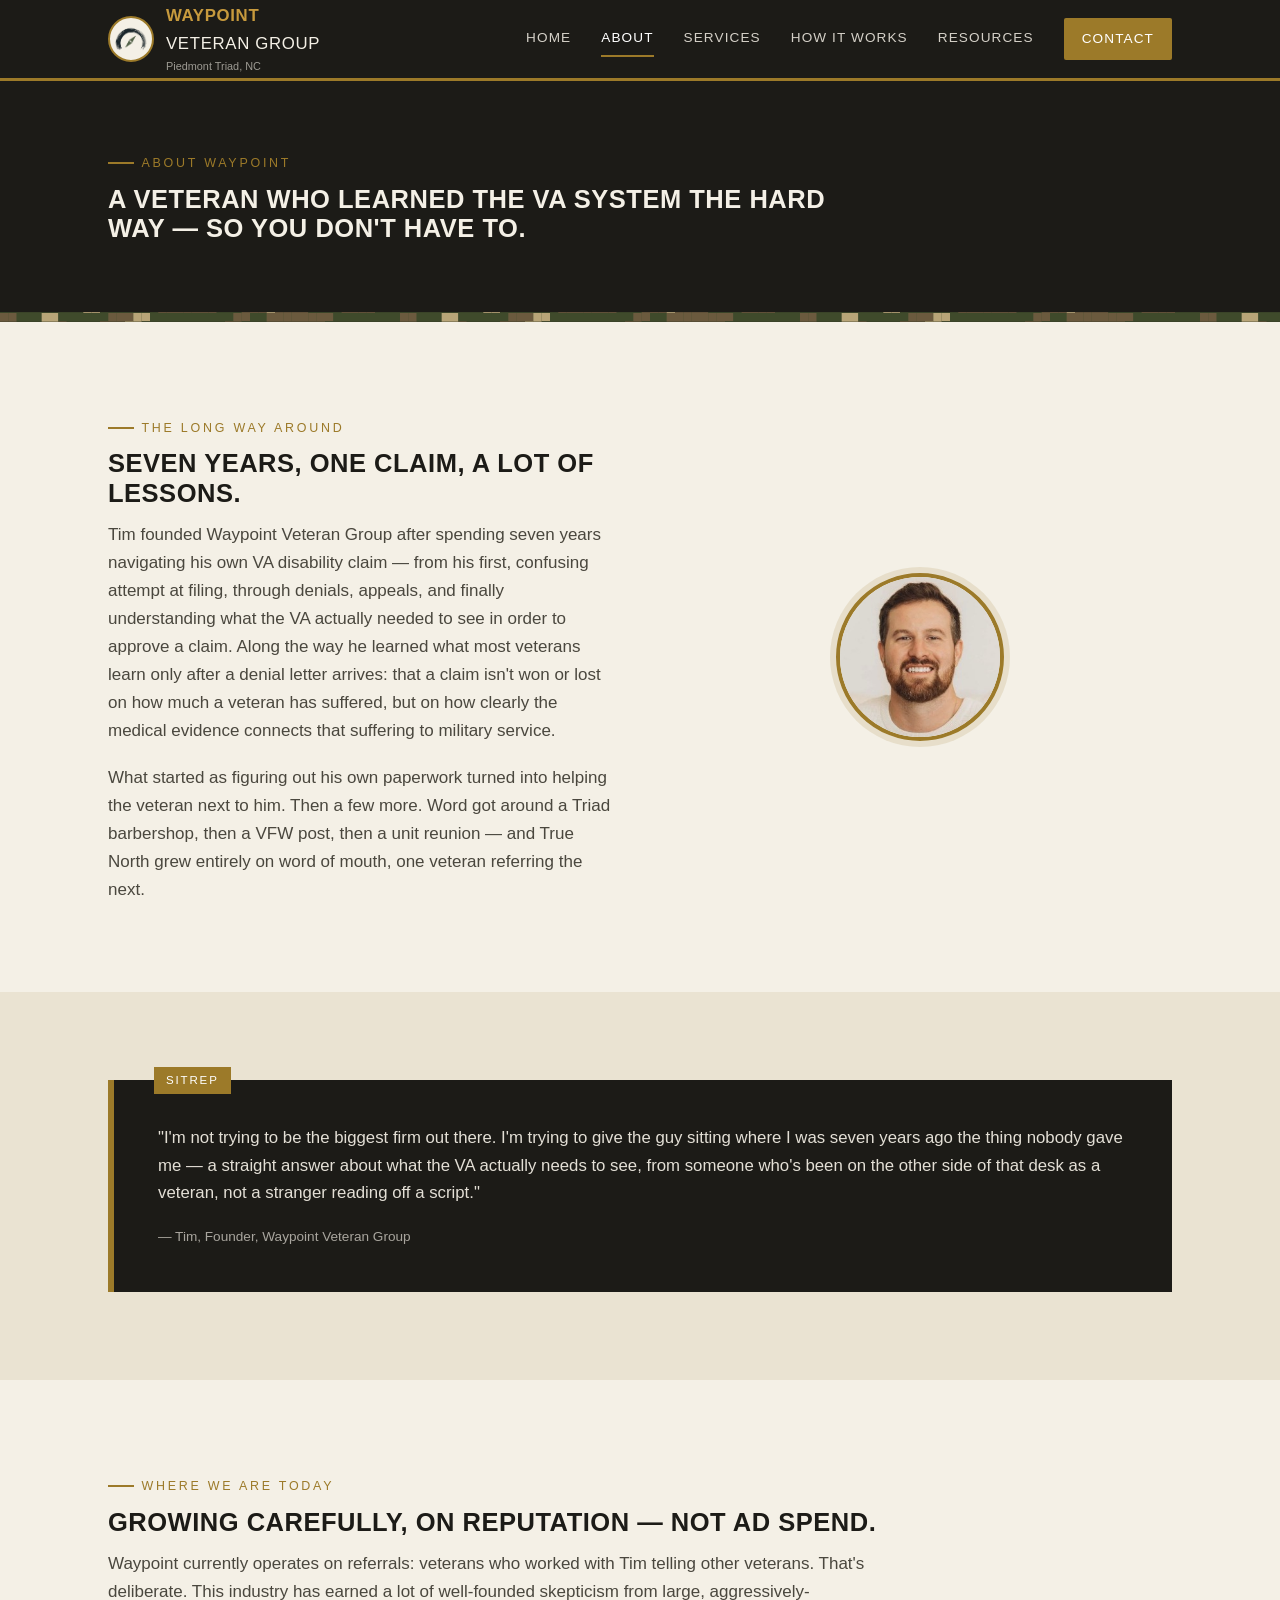
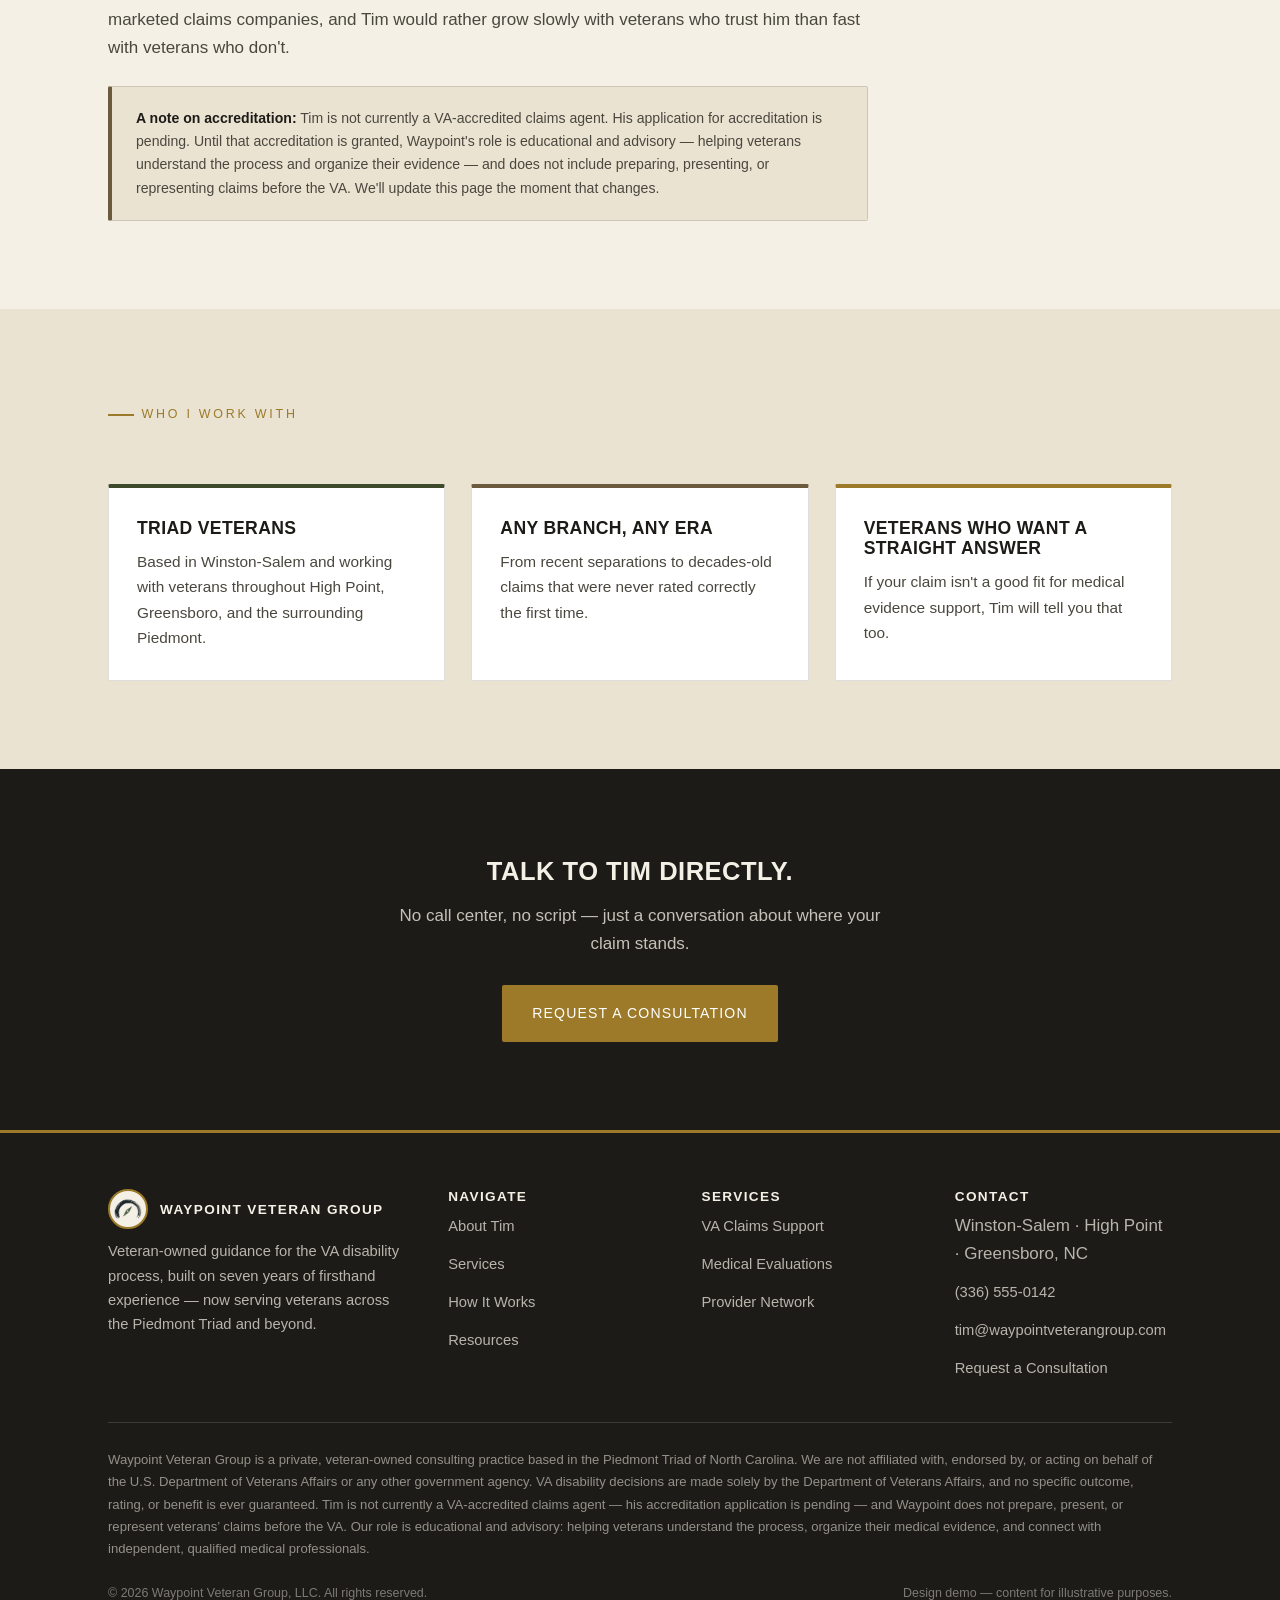
==== commit 94564f30: "Replace favicon and add logo images Updated favicon link and added logo image in header and footer." ====
--- a/about.html
+++ b/about.html
@@ -16,7 +16,7 @@
   <link rel="preconnect" href="https://fonts.gstatic.com" crossorigin>
   <link href="https://fonts.googleapis.com/css2?family=Black+Ops+One&family=Oswald:wght@400;500;600;700&family=Public+Sans:wght@400;500;600;700&display=swap" rel="stylesheet">
   <link rel="stylesheet" href="css/style.css">
-  <link rel="icon" href="assets/favicon.svg" type="image/svg+xml">
+  <link rel="icon" href="assets/favicon.png" type="image/png">
   
 </head>
 <body>
@@ -24,7 +24,7 @@
 <header class="site-header">
   <div class="wrap">
     <a href="index.html" class="logo">
-      <span class="mark" aria-hidden="true"></span>
+      <span class="mark"><img src="assets/logo-mark.png" alt="" width="46" height="46"></span>
       <span>
         <strong>Waypoint</strong><br>Veteran Group
         <small>Piedmont Triad, NC</small>
@@ -60,7 +60,7 @@
       few more. Word got around a Triad barbershop, then a VFW post, then a unit reunion &mdash; and True
       North grew entirely on word of mouth, one veteran referring the next.</p>
     </div>
-    <div class="patch" style="justify-self:center;" aria-hidden="true"></div>
+    <img class="patch" style="justify-self:center;" src="assets/tim-photo.jpg" alt="Tim, founder of Waypoint Veteran Group">
   </div>
 </section>
 
@@ -126,8 +126,11 @@
   <div class="wrap">
     <div class="footer-grid">
       <div>
-        <h4>Waypoint Veteran Group</h4>
-        <p style="margin-top:12px;font-size:0.92rem;color:rgba(244,240,230,0.72);">
+        <div class="footer-brand-mark">
+          <span class="mark-badge"><img src="assets/logo-mark.png" alt="" width="40" height="40"></span>
+          <h4 style="margin:0;">Waypoint Veteran Group</h4>
+        </div>
+        <p style="font-size:0.92rem;color:rgba(244,240,230,0.72);">
           Veteran-owned guidance for the VA disability process, built on seven years of firsthand
           experience &mdash; now serving veterans across the Piedmont Triad and beyond.
         </p>
--- a/css/style.css
+++ b/css/style.css
@@ -123,17 +123,35 @@
   text-transform: uppercase;
 }
 .logo .mark {
-  width: 38px; height: 38px;
+  width: 46px; height: 46px;
   border: 2px solid var(--brass);
   border-radius: 50%;
-  background-image: url('../assets/camo-pattern.svg');
-  background-size: 220% 220%;
-  background-position: 30% 60%;
+  background: var(--paper);
   flex: none;
-}
-.logo .mark--sub { background-position: 60% 20%; }
+  display: flex; align-items: center; justify-content: center;
+  overflow: hidden;
+}
+.logo .mark img {
+  width: 78%; height: 78%;
+  object-fit: contain;
+  display: block;
+}
 .logo strong { color: var(--brass-light); font-weight: 600; }
 .logo small { display: block; font-family: 'Public Sans', sans-serif; text-transform: none; letter-spacing: 0; font-size: 0.68rem; color: rgba(244,240,230,0.6); }
+
+.footer-brand-mark {
+  display: flex; align-items: center; gap: 12px; margin-bottom: 10px;
+}
+.footer-brand-mark .mark-badge {
+  width: 40px; height: 40px;
+  border-radius: 50%;
+  background: var(--paper);
+  border: 2px solid var(--brass);
+  display: flex; align-items: center; justify-content: center;
+  flex: none;
+  overflow: hidden;
+}
+.footer-brand-mark .mark-badge img { width: 78%; height: 78%; object-fit: contain; }
 
 nav.main-nav { display: flex; align-items: center; gap: 30px; }
 nav.main-nav a {
@@ -236,18 +254,11 @@
   width: 168px; height: 168px;
   border-radius: 50%;
   border: 4px solid var(--brass);
-  background-image: url('../assets/camo-pattern.svg');
-  background-size: 340% 340%;
-  background-position: 35% 55%;
-  position: relative;
+  box-shadow: 0 0 0 6px rgba(156,122,41,0.15);
+  object-fit: cover;
+  object-position: center top;
   flex: none;
-  box-shadow: 0 0 0 6px rgba(156,122,41,0.15);
-}
-.patch::after {
-  content: "";
-  position: absolute; inset: 10px;
-  border-radius: 50%;
-  border: 1px dashed rgba(244,240,230,0.55);
+  display: block;
 }
 .patch-tab {
   display: inline-block;
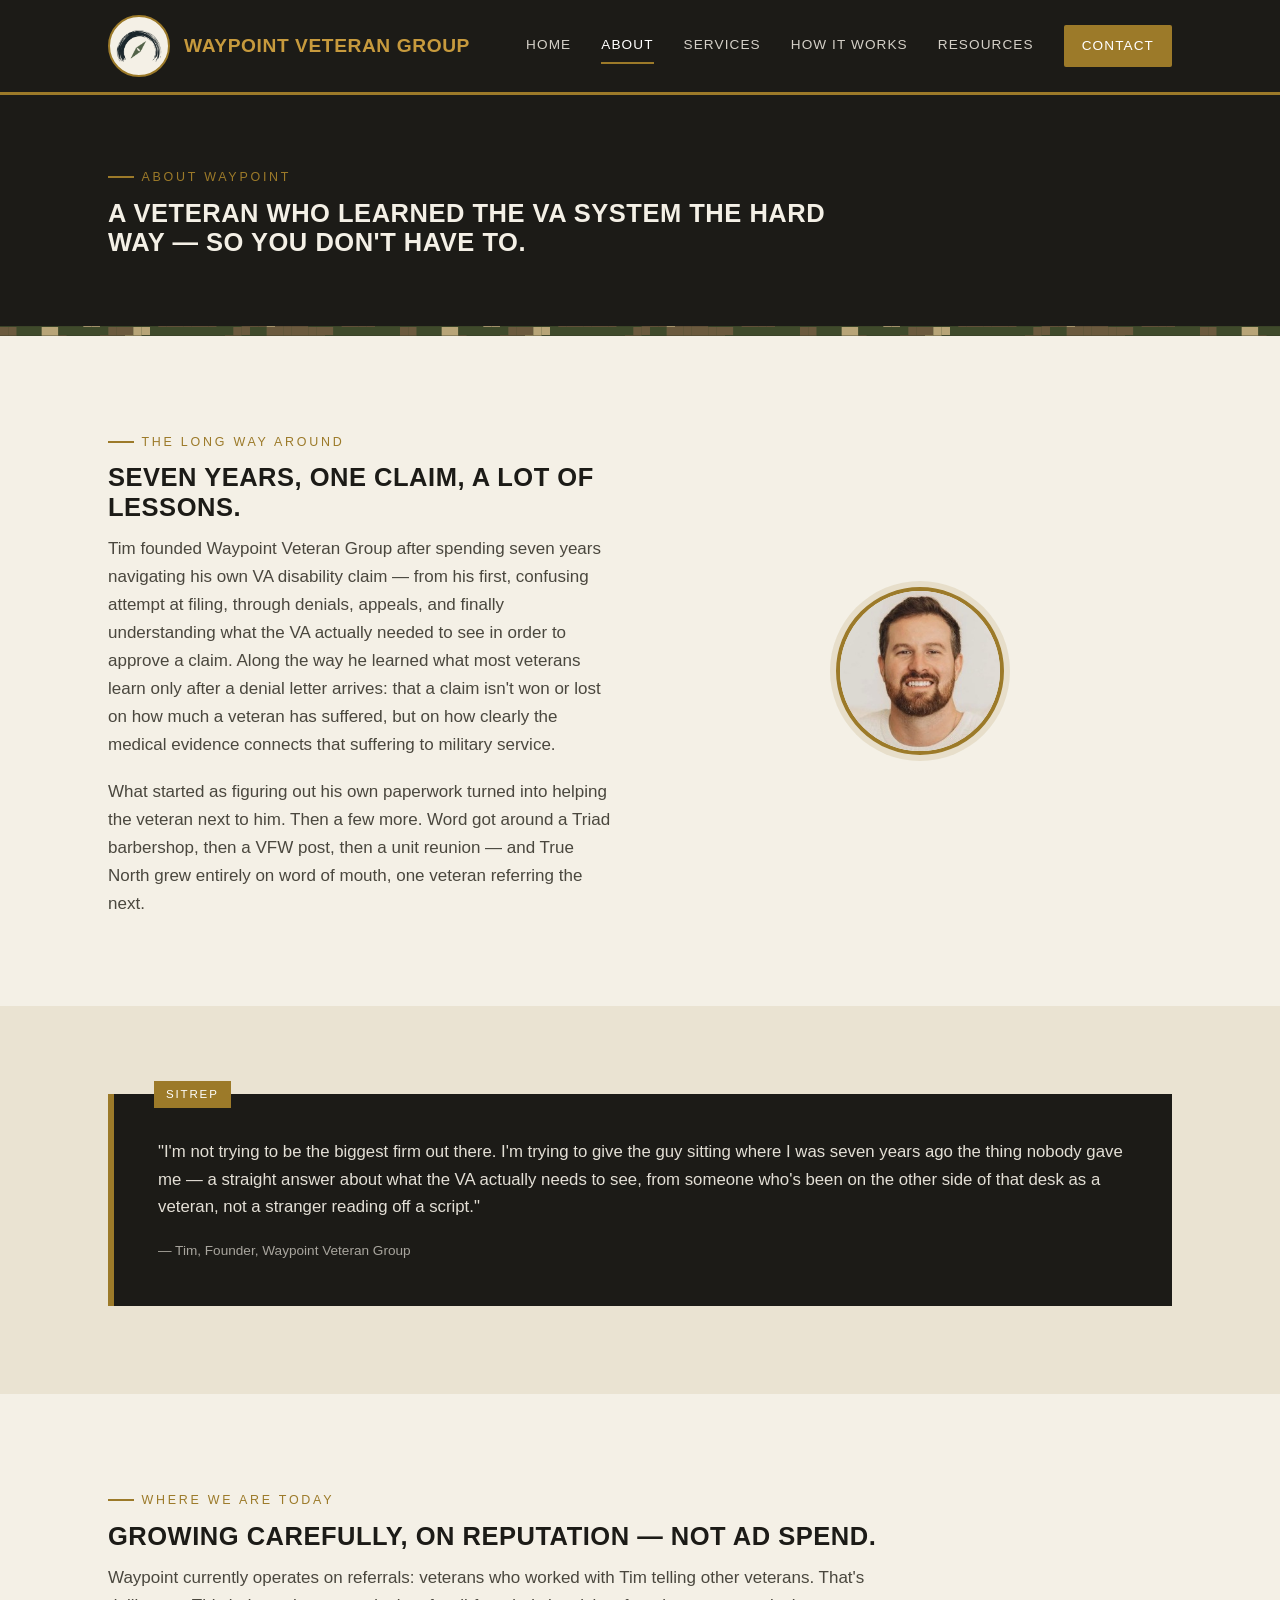
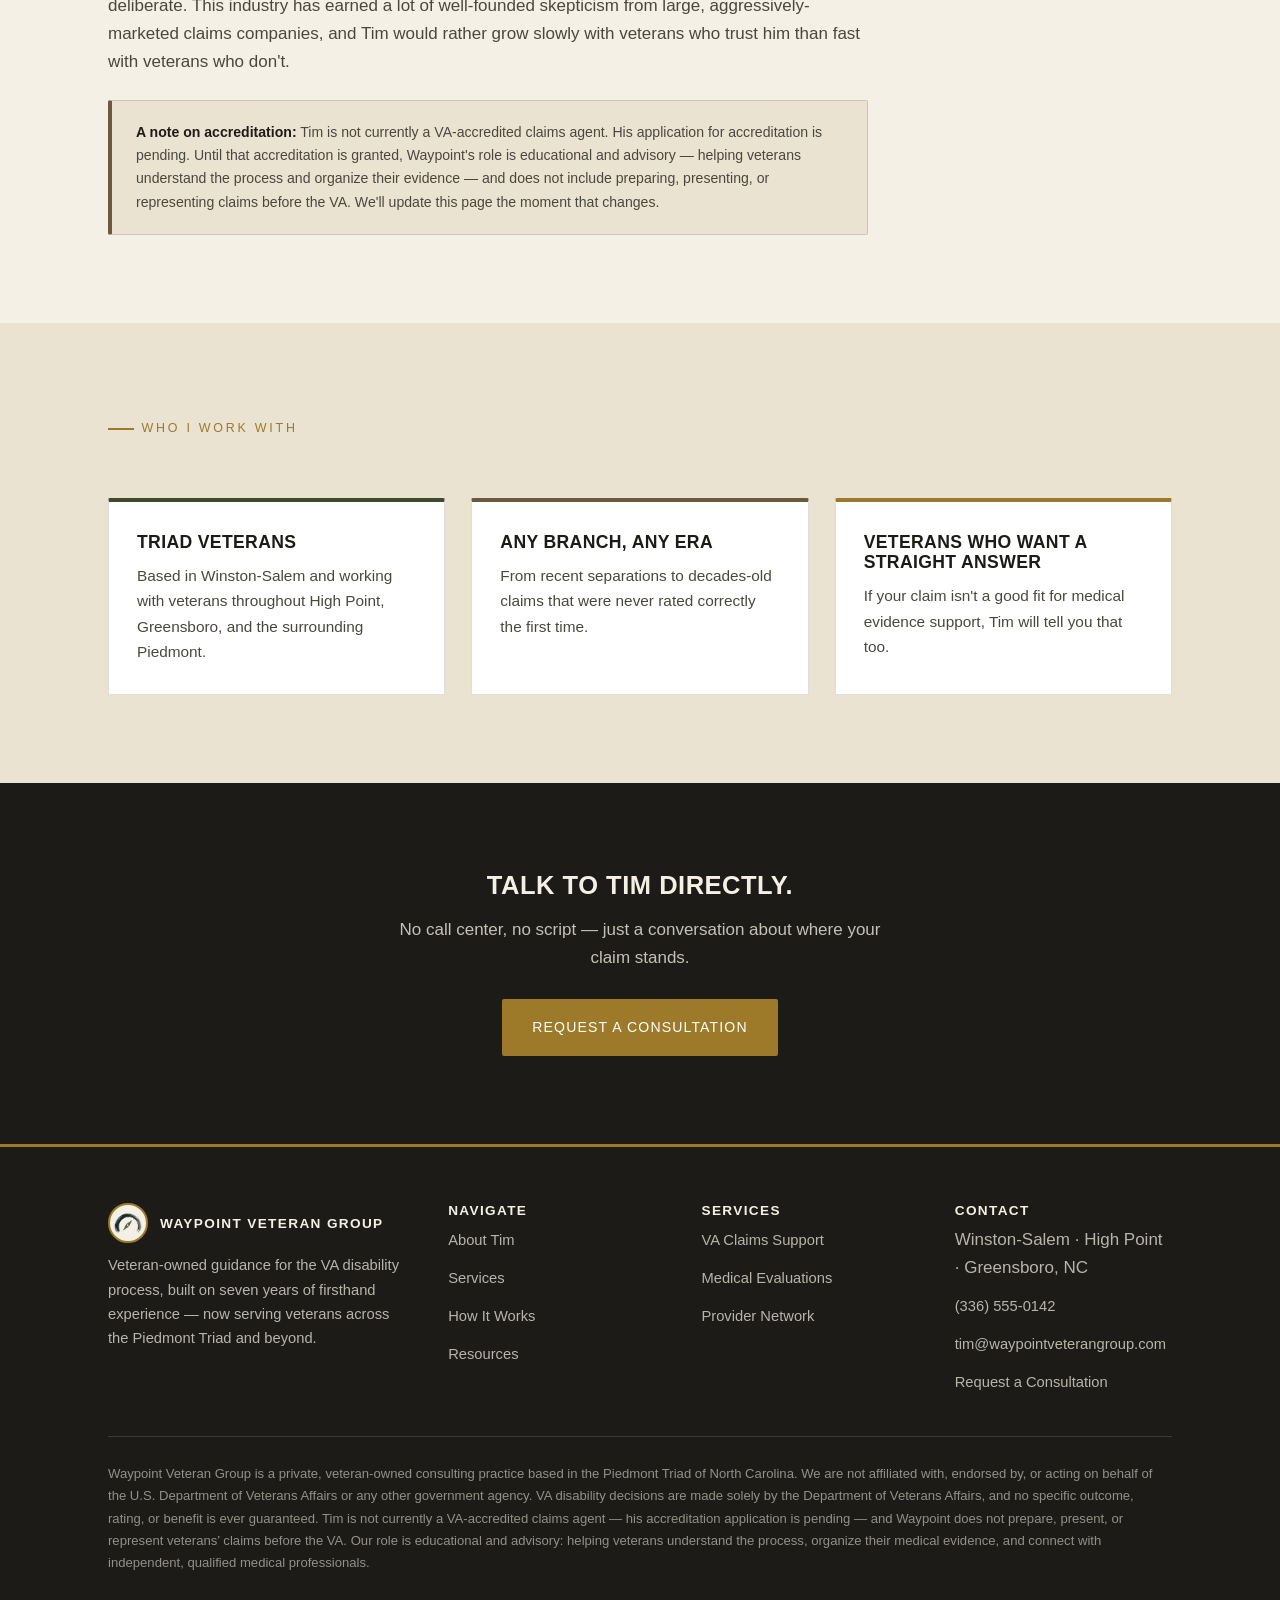
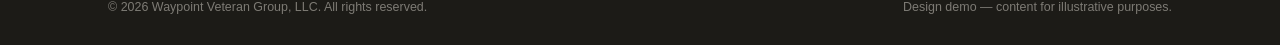
==== commit 2e94f5a0: "Adjust logo dimensions and header text Updated logo size and improved header text." ====
--- a/about.html
+++ b/about.html
@@ -24,10 +24,9 @@
 <header class="site-header">
   <div class="wrap">
     <a href="index.html" class="logo">
-      <span class="mark"><img src="assets/logo-mark.png" alt="" width="46" height="46"></span>
+      <span class="mark"><img src="assets/logo-mark.png" alt="" width="60" height="60"></span>
       <span>
-        <strong>Waypoint</strong><br>Veteran Group
-        <small>Piedmont Triad, NC</small>
+        <strong>Waypoint Veteran Group</strong>
       </span>
     </a>
     <nav class="main-nav" aria-label="Primary">
--- a/css/style.css
+++ b/css/style.css
@@ -111,19 +111,19 @@
 }
 .site-header .wrap {
   display: flex; align-items: center; justify-content: space-between;
-  height: 78px;
+  height: 92px;
 }
 .logo {
-  display: flex; align-items: center; gap: 12px;
+  display: flex; align-items: center; gap: 14px;
   font-family: 'Oswald', sans-serif;
   color: var(--paper);
   text-decoration: none;
-  font-size: 1.05rem;
-  letter-spacing: 0.04em;
+  font-size: 1.2rem;
+  letter-spacing: 0.03em;
   text-transform: uppercase;
 }
 .logo .mark {
-  width: 46px; height: 46px;
+  width: 62px; height: 62px;
   border: 2px solid var(--brass);
   border-radius: 50%;
   background: var(--paper);
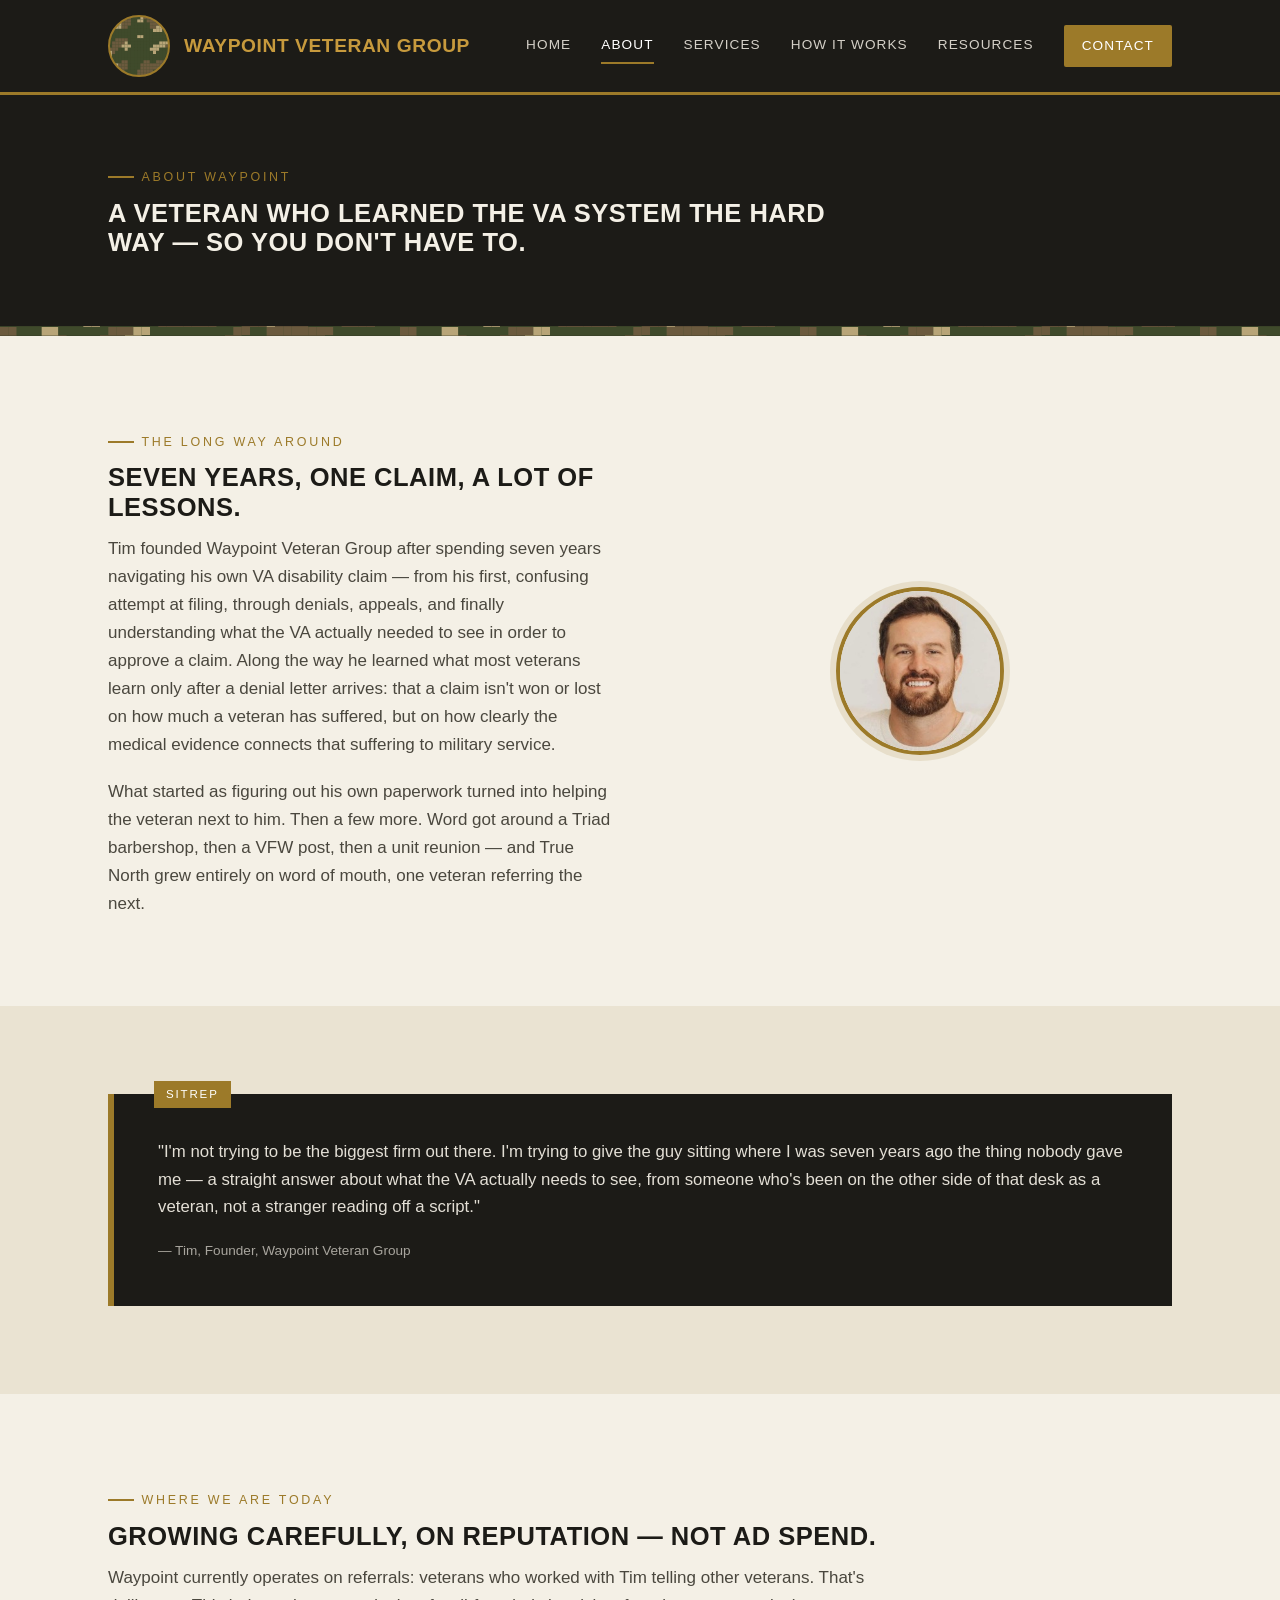
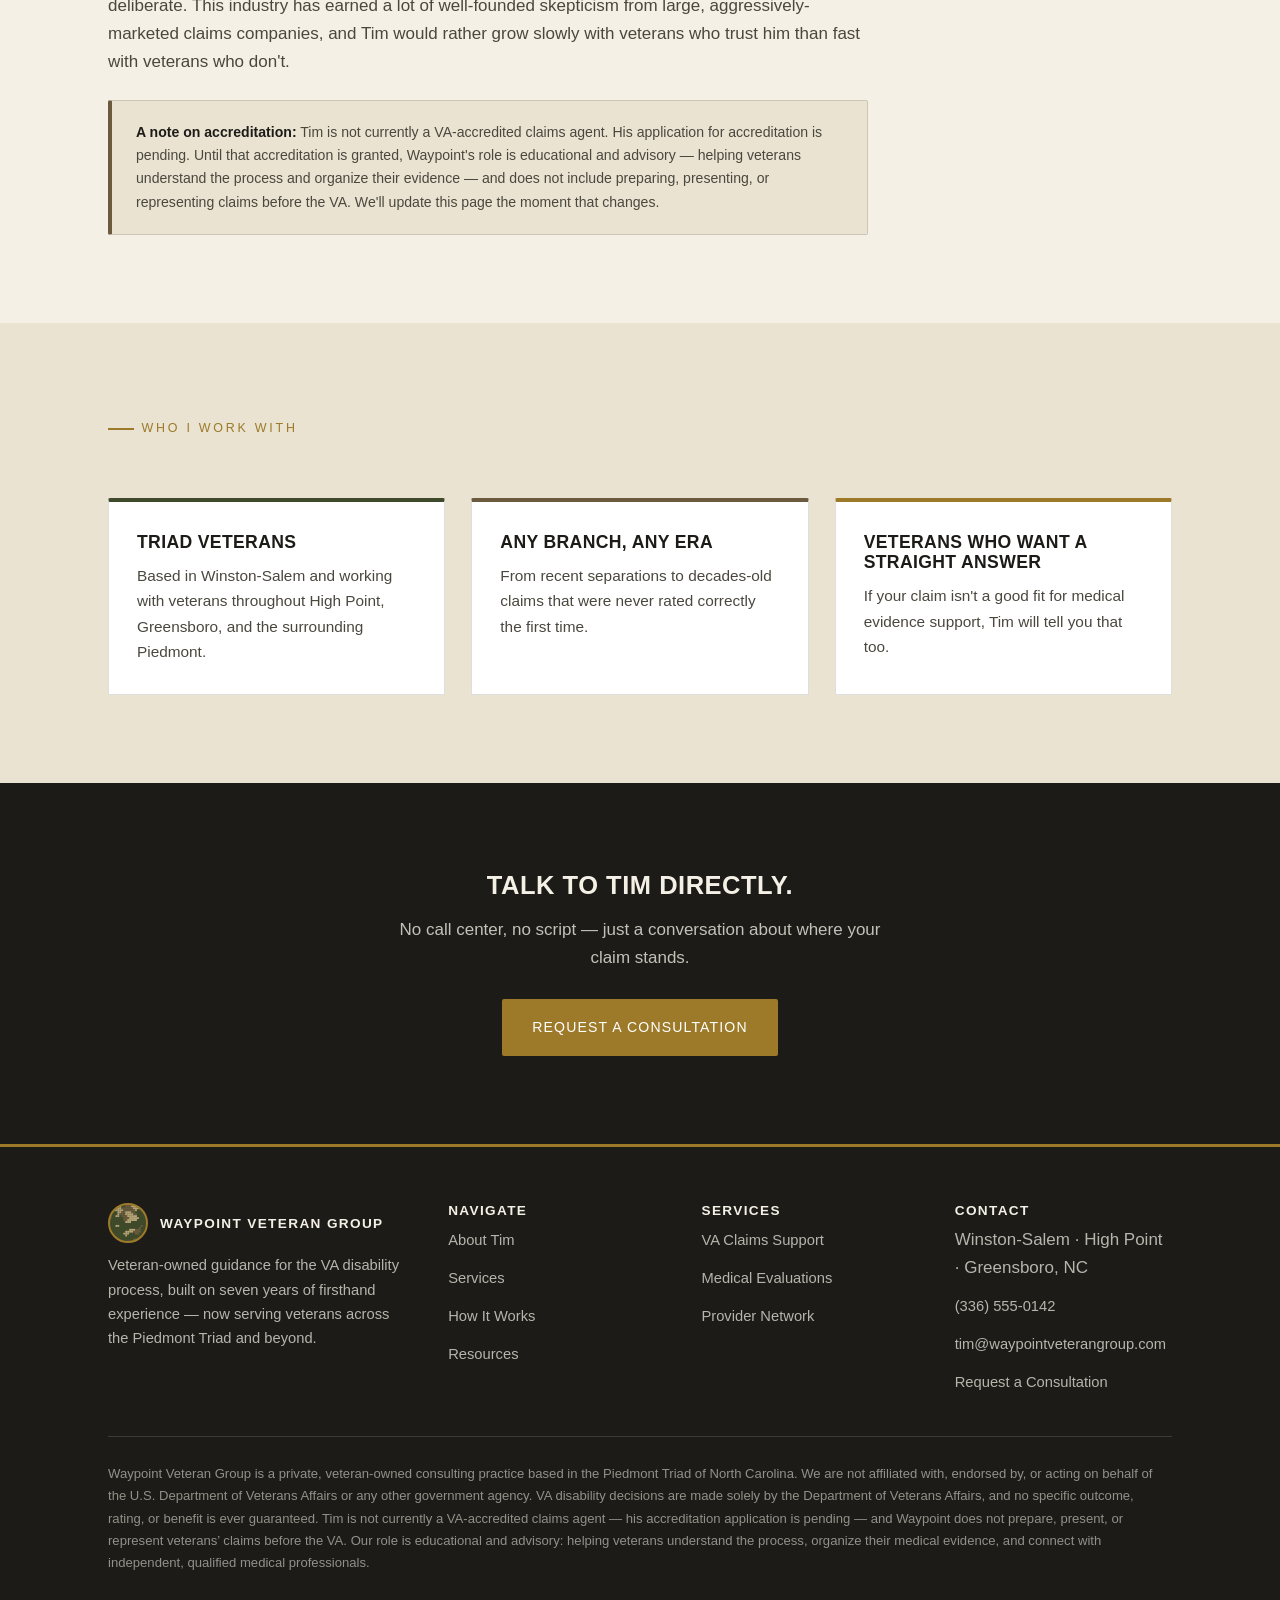
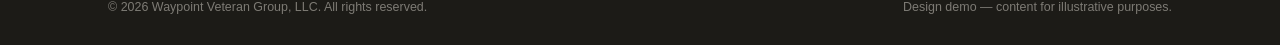
==== commit edb708b8: "Update about.html for accessibility improvements Removed logo images and updated markup for accessib" ====
--- a/about.html
+++ b/about.html
@@ -24,7 +24,7 @@
 <header class="site-header">
   <div class="wrap">
     <a href="index.html" class="logo">
-      <span class="mark"><img src="assets/logo-mark.png" alt="" width="60" height="60"></span>
+      <span class="mark" aria-hidden="true"></span>
       <span>
         <strong>Waypoint Veteran Group</strong>
       </span>
@@ -126,7 +126,7 @@
     <div class="footer-grid">
       <div>
         <div class="footer-brand-mark">
-          <span class="mark-badge"><img src="assets/logo-mark.png" alt="" width="40" height="40"></span>
+          <span class="mark-badge" aria-hidden="true"></span>
           <h4 style="margin:0;">Waypoint Veteran Group</h4>
         </div>
         <p style="font-size:0.92rem;color:rgba(244,240,230,0.72);">
--- a/css/style.css
+++ b/css/style.css
@@ -126,18 +126,12 @@
   width: 62px; height: 62px;
   border: 2px solid var(--brass);
   border-radius: 50%;
-  background: var(--paper);
+  background-image: url('../assets/camo-pattern.svg');
+  background-size: 260% 260%;
+  background-position: 35% 55%;
   flex: none;
-  display: flex; align-items: center; justify-content: center;
-  overflow: hidden;
-}
-.logo .mark img {
-  width: 78%; height: 78%;
-  object-fit: contain;
-  display: block;
 }
 .logo strong { color: var(--brass-light); font-weight: 600; }
-.logo small { display: block; font-family: 'Public Sans', sans-serif; text-transform: none; letter-spacing: 0; font-size: 0.68rem; color: rgba(244,240,230,0.6); }
 
 .footer-brand-mark {
   display: flex; align-items: center; gap: 12px; margin-bottom: 10px;
@@ -145,13 +139,12 @@
 .footer-brand-mark .mark-badge {
   width: 40px; height: 40px;
   border-radius: 50%;
-  background: var(--paper);
   border: 2px solid var(--brass);
-  display: flex; align-items: center; justify-content: center;
+  background-image: url('../assets/camo-pattern.svg');
+  background-size: 260% 260%;
+  background-position: 55% 40%;
   flex: none;
-  overflow: hidden;
-}
-.footer-brand-mark .mark-badge img { width: 78%; height: 78%; object-fit: contain; }
+}
 
 nav.main-nav { display: flex; align-items: center; gap: 30px; }
 nav.main-nav a {
